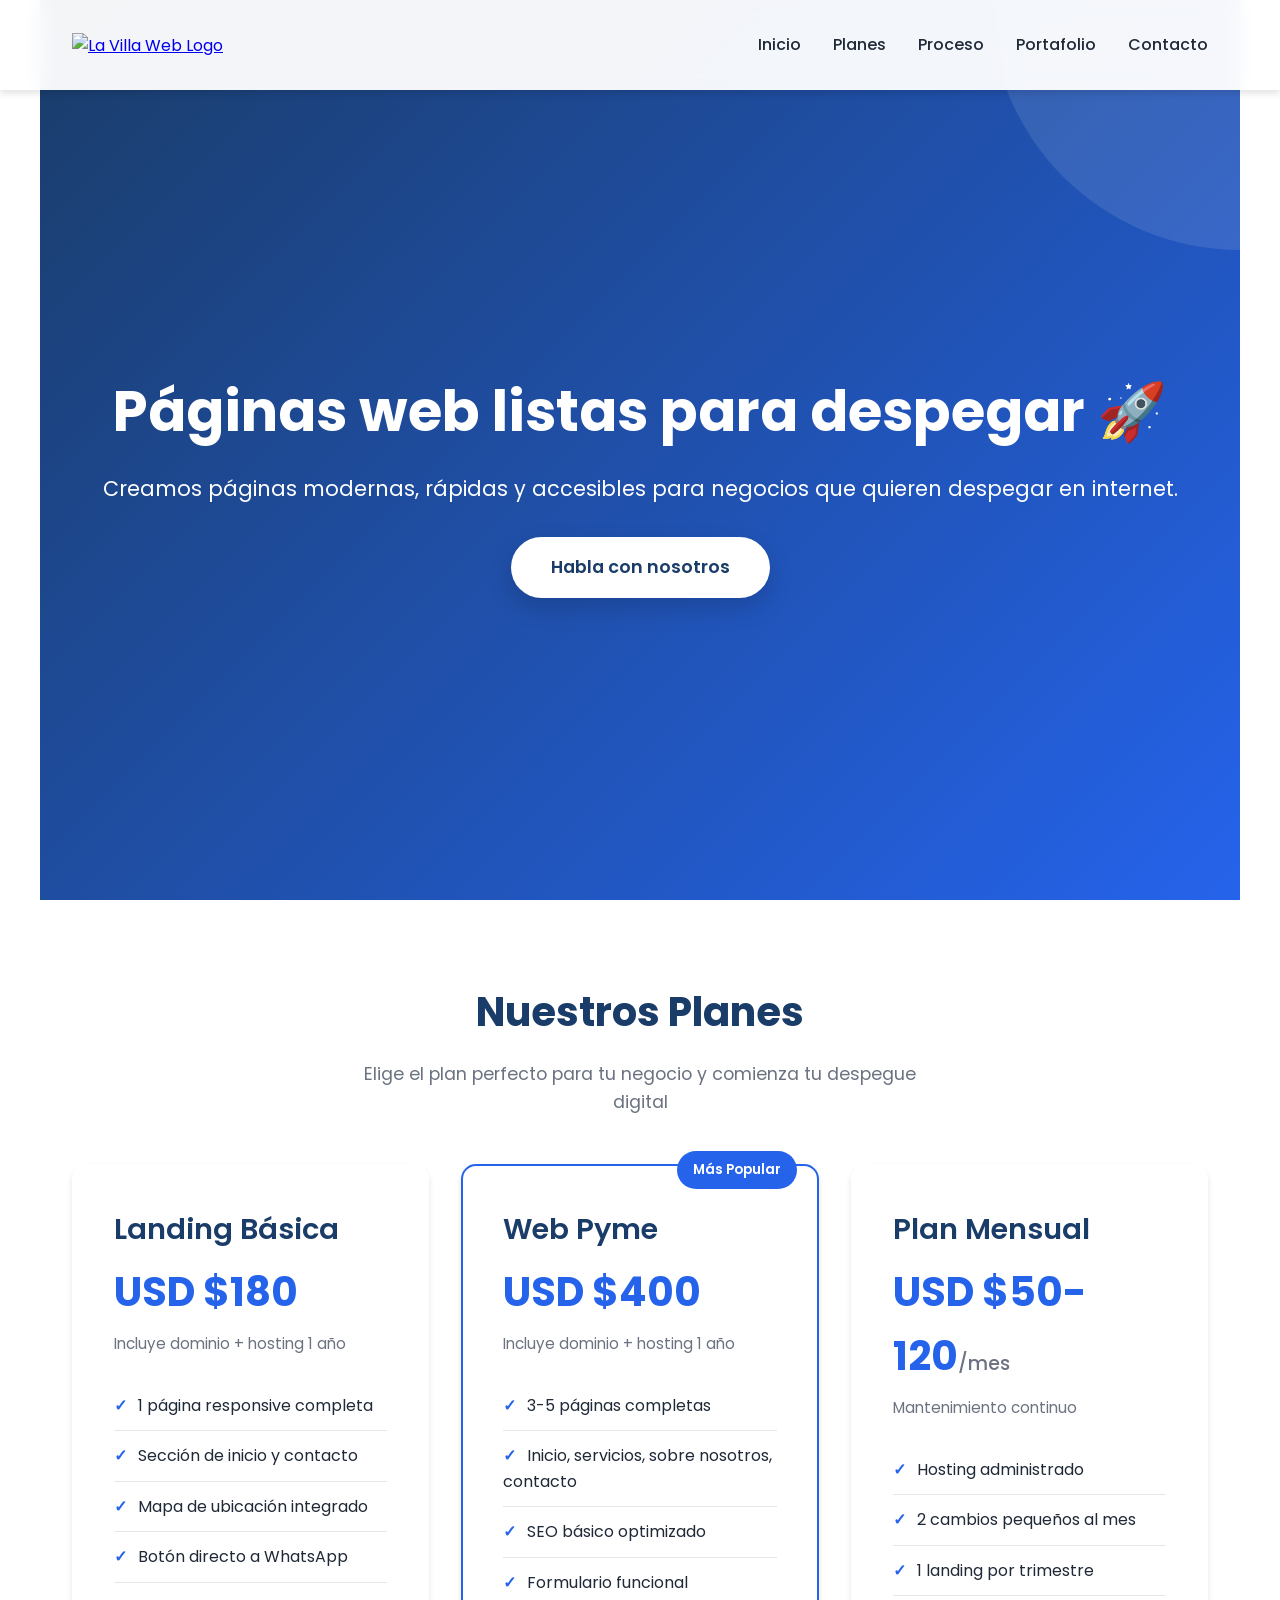
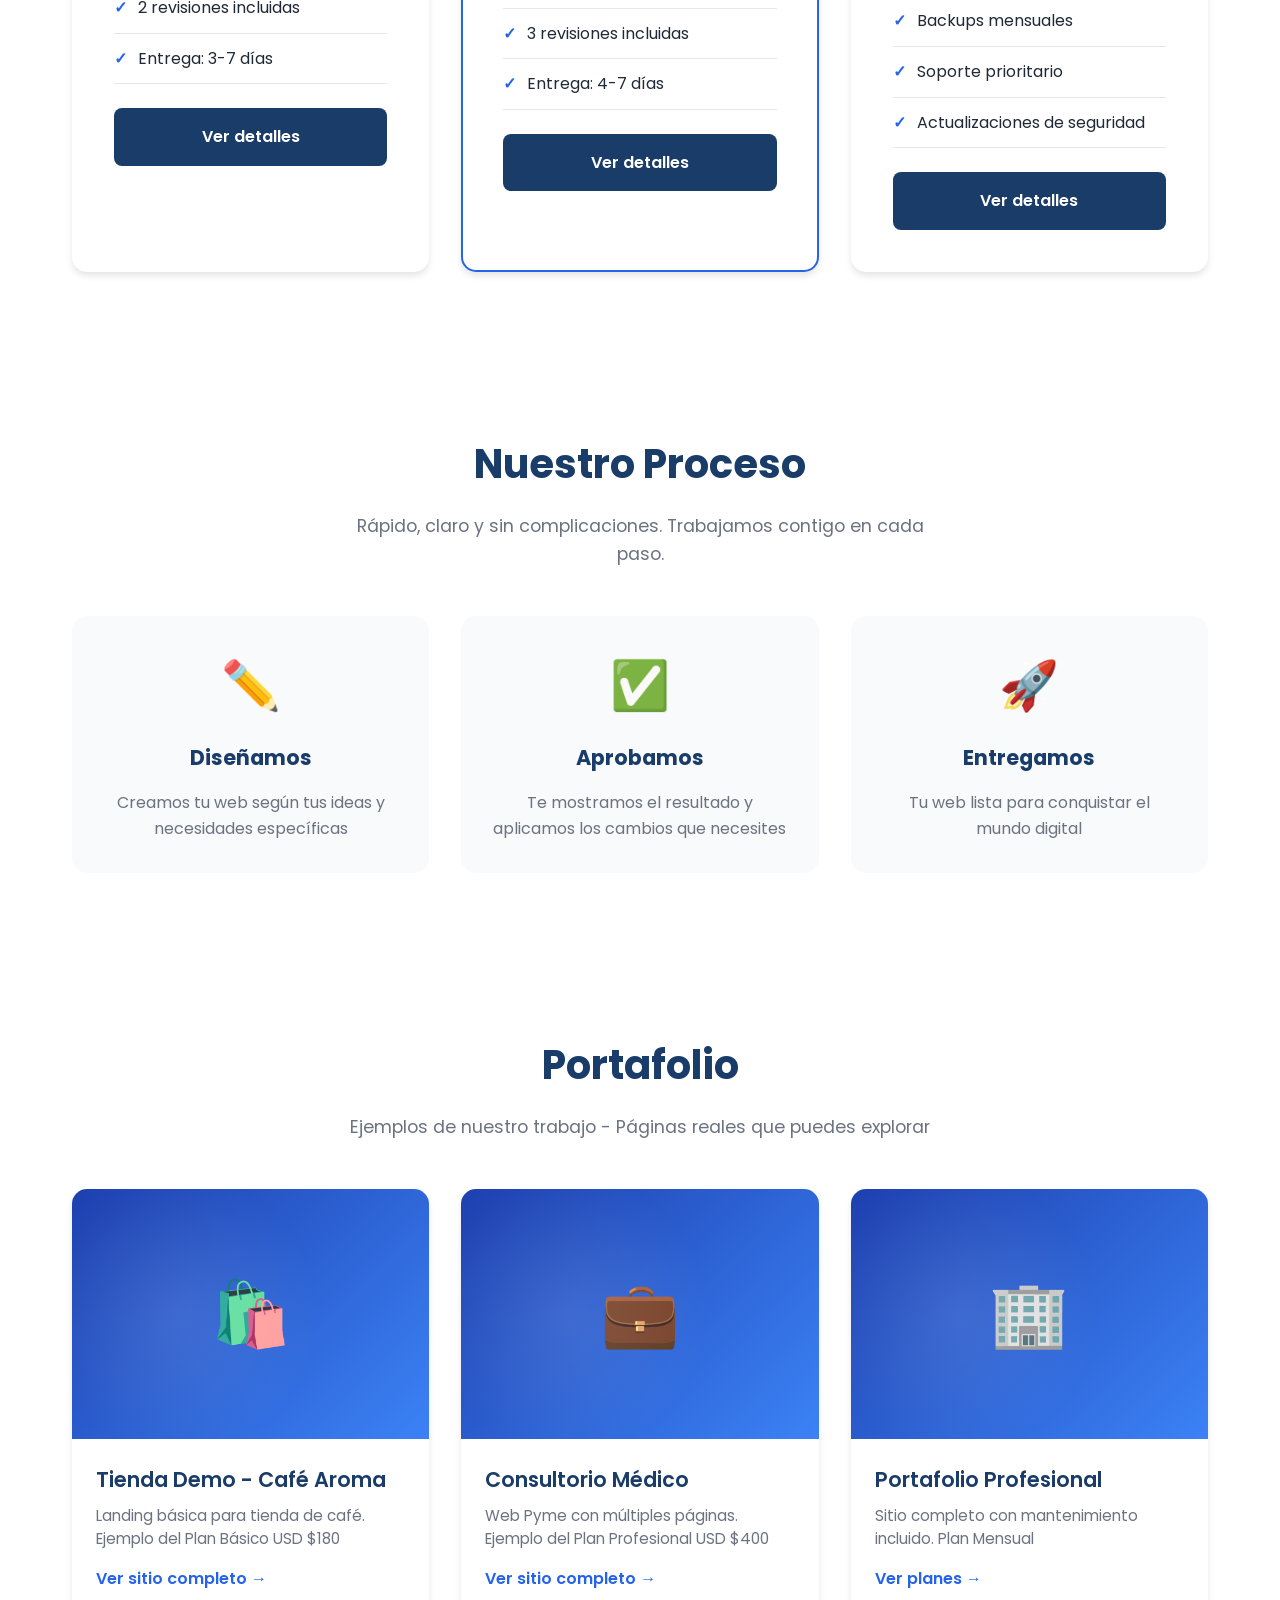
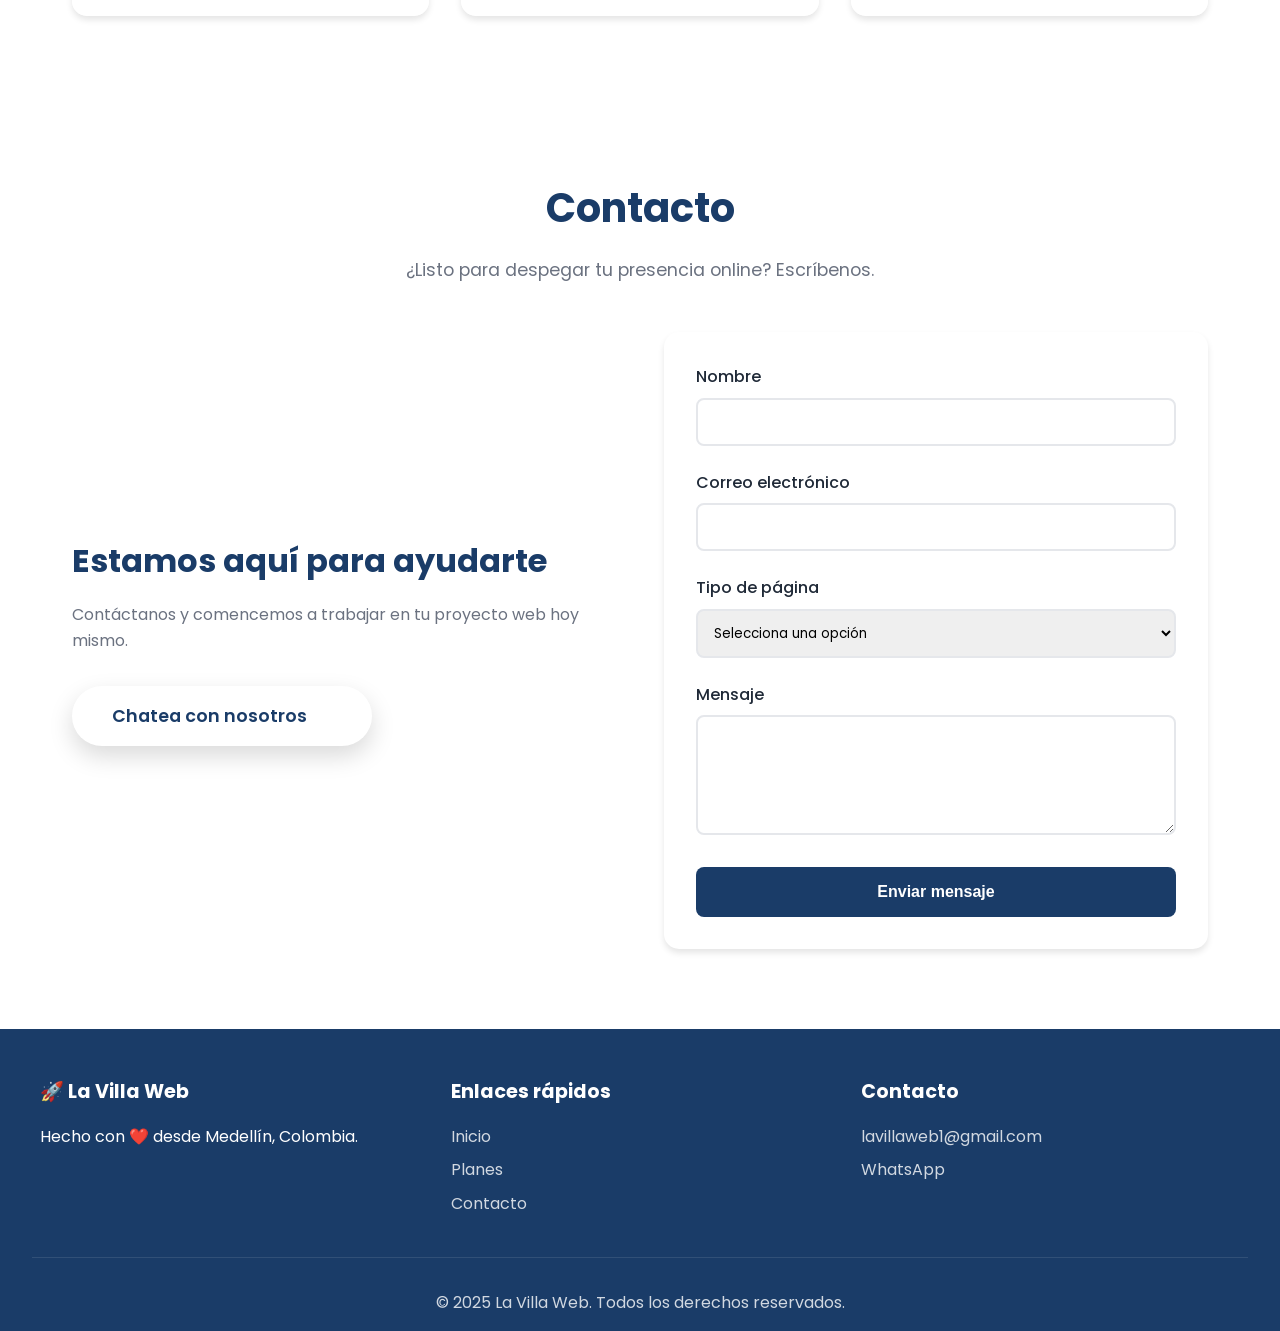
==== index.html @ 7fee907a "1 Primer commit del sitio La Villa Web" ====
<!DOCTYPE html>
<html lang="es">
<head>
    <meta charset="UTF-8">
    <meta name="viewport" content="width=device-width, initial-scale=1.0">
    <title>La Villa Web - Páginas web listas para despegar 🚀</title>
    <link rel="preconnect" href="https://fonts.googleapis.com">
    <link rel="preconnect" href="https://fonts.gstatic.com" crossorigin>
    <link href="https://fonts.googleapis.com/css2?family=Poppins:wght@300;400;500;600;700&display=swap" rel="stylesheet">
    <link rel="stylesheet" href="css/style.css">
</head>
<body>
    <!-- Header -->
    <header>
        <nav>
            <div class="logo"><a href="#inicio">
                <img src="img/logo.png" alt="La Villa Web Logo" />
                </a>
            </div>
            <ul class="nav-links" id="navLinks">
                <li><a href="#inicio">Inicio</a></li>
                <li><a href="#planes">Planes</a></li>
                <li><a href="#proceso">Proceso</a></li>
                <li><a href="#portafolio">Portafolio</a></li>
                <li><a href="#contacto">Contacto</a></li>
            </ul>
            <div class="mobile-menu" id="mobileMenu">
                <span></span>
                <span></span>
                <span></span>
            </div>
        </nav>
    </header>

    <!-- Hero Section -->
    <section class="hero" id="inicio">
        <div class="hero-content">
            <h1>Páginas web listas para despegar 🚀</h1>
            <p>Creamos páginas modernas, rápidas y accesibles para negocios que quieren despegar en internet.</p>
            <a href="https://wa.me/573013203396" class="cta-button" target="_blank">Habla con nosotros</a>
        </div>
    </section>

    <!-- Planes Section -->
    <section id="planes">
        <h2 class="section-title">Nuestros Planes</h2>
        <p class="section-subtitle">Elige el plan perfecto para tu negocio y comienza tu despegue digital</p>
        
        <div class="planes-grid">
            <div class="plan-card">
                <h3 class="plan-title">Landing Básica</h3>
                <div class="plan-price">USD $180</div>
                <p class="plan-description">Incluye dominio + hosting 1 año</p>
                <ul class="plan-features">
                    <li>1 página responsive completa</li>
                    <li>Sección de inicio y contacto</li>
                    <li>Mapa de ubicación integrado</li>
                    <li>Botón directo a WhatsApp</li>
                    <li>2 revisiones incluidas</li>
                    <li>Entrega: 3-7 días</li>
                </ul>
                <a href="#" class="plan-button" onclick="openModal('basico'); return false;">Ver detalles</a>
            </div>

            <div class="plan-card featured">
                <span class="plan-badge">Más Popular</span>
                <h3 class="plan-title">Web Pyme</h3>
                <div class="plan-price">USD $400</div>
                <p class="plan-description">Incluye dominio + hosting 1 año</p>
                <ul class="plan-features">
                    <li>3-5 páginas completas</li>
                    <li>Inicio, servicios, sobre nosotros, contacto</li>
                    <li>SEO básico optimizado</li>
                    <li>Formulario funcional</li>
                    <li>3 revisiones incluidas</li>
                    <li>Entrega: 4-7 días</li>
                </ul>
                <a href="#" class="plan-button" onclick="openModal('profesional'); return false;">Ver detalles</a>
            </div>

            <div class="plan-card">
                <h3 class="plan-title">Plan Mensual</h3>
                <div class="plan-price">USD $50-120<span>/mes</span></div>
                <p class="plan-description">Mantenimiento continuo</p>
                <ul class="plan-features">
                    <li>Hosting administrado</li>
                    <li>2 cambios pequeños al mes</li>
                    <li>1 landing por trimestre</li>
                    <li>Backups mensuales</li>
                    <li>Soporte prioritario</li>
                    <li>Actualizaciones de seguridad</li>
                </ul>
                <a href="#" class="plan-button" onclick="openModal('mensual'); return false;">Ver detalles</a>
            </div>
        </div>
    </section>

    <!-- Proceso Section -->
    <section id="proceso">
        <h2 class="section-title">Nuestro Proceso</h2>
        <p class="section-subtitle">Rápido, claro y sin complicaciones. Trabajamos contigo en cada paso.</p>
        
        <div class="proceso-grid">
            <div class="proceso-step">
                <div class="proceso-icon">✏️</div>
                <h3>Diseñamos</h3>
                <p class="proceso-description">Creamos tu web según tus ideas y necesidades específicas</p>
            </div>

            <div class="proceso-step">
                <div class="proceso-icon">✅</div>
                <h3>Aprobamos</h3>
                <p class="proceso-description">Te mostramos el resultado y aplicamos los cambios que necesites</p>
            </div>

            <div class="proceso-step">
                <div class="proceso-icon">🚀</div>
                <h3>Entregamos</h3>
                <p class="proceso-description">Tu web lista para conquistar el mundo digital</p>
            </div>
        </div>
    </section>

    <!-- Portafolio Section -->
    <section id="portafolio">
        <h2 class="section-title">Portafolio</h2>
        <p class="section-subtitle">Ejemplos de nuestro trabajo - Páginas reales que puedes explorar</p>
        
        <div class="portafolio-grid">
            <div class="portfolio-item">
                <div class="portfolio-image">🛍️</div>
                <div class="portfolio-info">
                    <h3>Tienda Demo - Café Aroma</h3>
                    <p>Landing básica para tienda de café. Ejemplo del Plan Básico USD $180</p>
                    <a href="cafearoma.html" target="_blank" class="portfolio-link">Ver sitio completo →</a>
                </div>
            </div>

            <div class="portfolio-item">
                <div class="portfolio-image">💼</div>
                <div class="portfolio-info">
                    <h3>Consultorio Médico</h3>
                    <p>Web Pyme con múltiples páginas. Ejemplo del Plan Profesional USD $400</p>
                    <a href="Dr.salud.html" target="_blank" class="portfolio-link">Ver sitio completo →</a>
                </div>
            </div>

            <div class="portfolio-item">
                <div class="portfolio-image">🏢</div>
                <div class="portfolio-info">
                    <h3>Portafolio Profesional</h3>
                    <p>Sitio completo con mantenimiento incluido. Plan Mensual</p>
                    <a href="#planes" class="portfolio-link">Ver planes →</a>
                </div>
            </div>
        </div>
    </section>
    <!-- Contacto Section -->
    <section id="contacto">
        <h2 class="section-title">Contacto</h2>
        <p class="section-subtitle">¿Listo para despegar tu presencia online? Escríbenos.</p>
        
        <div class="contacto-content">
            <div class="contacto-info">
                <h3>Estamos aquí para ayudarte</h3>
                <p style="margin-bottom: 2rem; color: var(--text-light);">Contáctanos y comencemos a trabajar en tu proyecto web hoy mismo.</p>
                <a href="https://wa.me/573013203396" class="cta-button" target="_blank" style="max-width: 300px;">Chatea con nosotros</a>
            </div>

            <form class="contacto-form"  action="https://formspree.io/f/mpwowrvo" method="POST">
                <div class="form-group">
                    <label for="nombre">Nombre</label>
                    <input type="text" id="nombre" required>
                </div>

                <div class="form-group">
                    <label for="correo">Correo electrónico</label>
                    <input type="email" id="correo" required>
                </div>

                <div class="form-group">
                    <label for="tipo">Tipo de página</label>
                    <select id="tipo" required>
                        <option value="">Selecciona una opción</option>
                        <option value="basico">Landing Básica</option>
                        <option value="profesional">Web Pyme</option>
                        <option value="premium">Plan Premium</option>
                    </select>
                </div>

                <div class="form-group">
                    <label for="mensaje">Mensaje</label>
                    <textarea id="mensaje" required></textarea>
                </div>
                
                <input type="hidden" name="_next" value="https://tudominio.com/gracias.html">

                <button type="submit" class="submit-button">Enviar mensaje</button>
            </form>
        </div>
    </section>

    <!-- Footer -->
    <footer>
        <div class="footer-content">
            <div class="footer-section">
                <h3>🚀 La Villa Web</h3>
                <p>Hecho con ❤️ desde Medellín, Colombia.</p>
            </div>

            <div class="footer-section">
                <h3>Enlaces rápidos</h3>
                <a href="#inicio">Inicio</a>
                <a href="#planes">Planes</a>
                <a href="#contacto">Contacto</a>
            </div>

            <div class="footer-section">
                <h3>Contacto</h3>
                <a href="mailto:lavillaweb1@gmail.com">lavillaweb1@gmail.com</a>
                <a href="https://wa.me/573013203396" target="_blank">WhatsApp</a>
            </div>
        </div>

        <div class="footer-bottom">
            <p>&copy; 2025 La Villa Web. Todos los derechos reservados.</p>
        </div>
    </footer>

    <!-- Modal -->
    <div id="planModal" class="modal">
        <div class="modal-content">
            <span class="close-modal" onclick="closeModal()">&times;</span>
            <div id="modalBody"></div>
        </div>
    </div>

    <script src="js/main.js"></script>
</body>
</html>
---- css/style.css ----
/* Variables CSS */
:root {
    --primary-color: #1a3c68;
    --secondary-color: #2563eb;
    --accent-color: #3b82f6;
    --text-dark: #1f2937;
    --text-light: #6b7280;
    --bg-light: #f9fafb;
    --white: #ffffff;
    --shadow: 0 4px 6px rgba(0, 0, 0, 0.1);
    --shadow-lg: 0 10px 25px rgba(0, 0, 0, 0.15);
}

/* Reset y configuración base */
* {
    margin: 0;
    padding: 0;
    box-sizing: border-box;
}

body {
    font-family: 'Poppins', sans-serif;
    color: var(--text-dark);
    line-height: 1.6;
    overflow-x: hidden;
}

html {
    scroll-behavior: smooth;
}

/* Header / Navigation */
header {
    position: fixed;
    width: 100%;
    top: 0;
    z-index: 1000;
    background: rgba(255, 255, 255, 0.95);
    backdrop-filter: blur(10px);
    box-shadow: var(--shadow);
    transition: all 0.3s ease;
}

nav {
    max-width: 1200px;
    margin: 0 auto;
    padding: 1rem 2rem;
    display: flex;
    justify-content: space-between;
    align-items: center;
}

.logo img {
    height: 50px; /* ajusta según tu diseño */
    width: auto;
    vertical-align: middle;
}

.nav-links {
    display: flex;
    gap: 2rem;
    list-style: none;
}

.nav-links a {
    color: var(--text-dark);
    text-decoration: none;
    font-weight: 500;
    transition: color 0.3s ease;
}

.nav-links a:hover {
    color: var(--secondary-color);
}

.mobile-menu {
    display: none;
    flex-direction: column;
    gap: 5px;
    cursor: pointer;
}

.mobile-menu span {
    width: 25px;
    height: 3px;
    background: var(--primary-color);
    transition: all 0.3s ease;
}

/* Hero Section */
.hero {
    min-height: 100vh;
    display: flex;
    align-items: center;
    justify-content: center;
    background: linear-gradient(135deg, #1a3c68 0%, #2563eb 100%);
    color: var(--white);
    padding: 6rem 2rem 2rem;
    position: relative;
    overflow: hidden;
}

.hero::before {
    content: '';
    position: absolute;
    width: 500px;
    height: 500px;
    background: rgba(255, 255, 255, 0.1);
    border-radius: 50%;
    top: -250px;
    right: -250px;
    animation: float 6s ease-in-out infinite;
}

@keyframes float {
    0%, 100% { transform: translateY(0); }
    50% { transform: translateY(20px); }
}

.hero-content {
    max-width: 1200px;
    text-align: center;
    position: relative;
    z-index: 1;
}

.hero h1 {
    font-size: 3.5rem;
    font-weight: 700;
    margin-bottom: 1rem;
    animation: fadeInUp 1s ease;
}

.hero p {
    font-size: 1.3rem;
    margin-bottom: 2rem;
    opacity: 0.95;
    animation: fadeInUp 1s ease 0.2s both;
}

.cta-button {
    display: inline-block;
    padding: 1rem 2.5rem;
    background: var(--white);
    color: var(--primary-color);
    text-decoration: none;
    border-radius: 50px;
    font-weight: 600;
    font-size: 1.1rem;
    transition: all 0.3s ease;
    box-shadow: var(--shadow-lg);
    animation: fadeInUp 1s ease 0.4s both;
}

.cta-button:hover {
    transform: translateY(-3px);
    box-shadow: 0 15px 30px rgba(0, 0, 0, 0.2);
}

@keyframes fadeInUp {
    from {
        opacity: 0;
        transform: translateY(30px);
    }
    to {
        opacity: 1;
        transform: translateY(0);
    }
}

/* Section Styles */
section {
    padding: 5rem 2rem;
    max-width: 1200px;
    margin: 0 auto;
}

.section-title {
    text-align: center;
    font-size: 2.5rem;
    color: var(--primary-color);
    margin-bottom: 1rem;
    font-weight: 700;
}

.section-subtitle {
    text-align: center;
    color: var(--text-light);
    font-size: 1.1rem;
    margin-bottom: 3rem;
    max-width: 600px;
    margin-left: auto;
    margin-right: auto;
}

/* Planes/Servicios */
.planes-grid {
    display: grid;
    grid-template-columns: repeat(auto-fit, minmax(300px, 1fr));
    gap: 2rem;
    margin-top: 3rem;
}

.plan-card {
    background: var(--white);
    border-radius: 15px;
    padding: 2.5rem;
    box-shadow: var(--shadow);
    transition: all 0.3s ease;
    border: 2px solid transparent;
}

.plan-card:hover {
    transform: translateY(-10px);
    box-shadow: var(--shadow-lg);
    border-color: var(--secondary-color);
}

.plan-card.featured {
    border-color: var(--secondary-color);
    position: relative;
}

.plan-badge {
    position: absolute;
    top: -15px;
    right: 20px;
    background: var(--secondary-color);
    color: var(--white);
    padding: 0.5rem 1rem;
    border-radius: 20px;
    font-size: 0.85rem;
    font-weight: 600;
}

.plan-title {
    font-size: 1.8rem;
    color: var(--primary-color);
    margin-bottom: 0.5rem;
    font-weight: 600;
}

.plan-price {
    font-size: 2.5rem;
    color: var(--secondary-color);
    font-weight: 700;
    margin-bottom: 0.5rem;
}

.plan-price span {
    font-size: 1.2rem;
    color: var(--text-light);
    font-weight: 500;
}

.plan-description {
    color: var(--text-light);
    font-size: 0.95rem;
    margin-bottom: 1.5rem;
}

.plan-features {
    list-style: none;
    margin: 1.5rem 0;
}

.plan-features li {
    padding: 0.75rem 0;
    border-bottom: 1px solid #e5e7eb;
    color: var(--text-dark);
}

.plan-features li::before {
    content: '✓ ';
    color: var(--secondary-color);
    font-weight: bold;
    margin-right: 0.5rem;
}

.plan-button {
    display: block;
    width: 100%;
    padding: 1rem;
    background: var(--primary-color);
    color: var(--white);
    text-align: center;
    text-decoration: none;
    border-radius: 8px;
    font-weight: 600;
    margin-top: 1.5rem;
    transition: all 0.3s ease;
}

.plan-button:hover {
    background: var(--secondary-color);
    transform: scale(1.05);
}

/* Proceso */
.proceso-grid {
    display: grid;
    grid-template-columns: repeat(auto-fit, minmax(250px, 1fr));
    gap: 2rem;
    margin-top: 3rem;
}

.proceso-step {
    text-align: center;
    padding: 2rem;
    background: var(--bg-light);
    border-radius: 15px;
    transition: all 0.3s ease;
}

.proceso-step:hover {
    transform: translateY(-5px);
    background: var(--white);
    box-shadow: var(--shadow);
}

.proceso-icon {
    font-size: 3rem;
    margin-bottom: 1rem;
}

.proceso-step h3 {
    color: var(--primary-color);
    font-size: 1.3rem;
    margin-bottom: 1rem;
}

.proceso-description {
    color: var(--text-light);
}

/* Portafolio */
.portafolio-grid {
    display: grid;
    grid-template-columns: repeat(auto-fit, minmax(300px, 1fr));
    gap: 2rem;
    margin-top: 3rem;
}

.portfolio-item {
    border-radius: 15px;
    overflow: hidden;
    box-shadow: var(--shadow);
    transition: all 0.3s ease;
    background: var(--white);
}

.portfolio-item:hover {
    transform: translateY(-10px);
    box-shadow: var(--shadow-lg);
}

.portfolio-image {
    width: 100%;
    height: 250px;
    background: linear-gradient(135deg, #1e40af 0%, #3b82f6 100%);
    display: flex;
    align-items: center;
    justify-content: center;
    color: var(--white);
    font-size: 4rem;
    position: relative;
}

.portfolio-image::before {
    content: '';
    position: absolute;
    width: 100%;
    height: 100%;
    background: radial-gradient(circle at 30% 50%, rgba(255,255,255,0.1) 0%, transparent 50%);
}

.portfolio-info {
    padding: 1.5rem;
    background: white;
}

.portfolio-info h3 {
    color: var(--primary-color);
    margin-bottom: 0.5rem;
    font-size: 1.3rem;
    font-weight: 600;
}

.portfolio-info p {
    color: var(--text-light);
    font-size: 0.95rem;
    line-height: 1.5;
    margin-bottom: 1rem;
}

.portfolio-link {
    display: inline-block;
    color: var(--secondary-color);
    text-decoration: none;
    font-weight: 600;
    transition: all 0.3s ease;
}

.portfolio-link:hover {
    color: var(--primary-color);
    transform: translateX(5px);
}

/* Contacto */
.contacto-content {
    display: grid;
    grid-template-columns: 1fr 1fr;
    gap: 3rem;
    margin-top: 3rem;
}

.contacto-info {
    display: flex;
    flex-direction: column;
    justify-content: center;
}

.contacto-info h3 {
    font-size: 2rem;
    color: var(--primary-color);
    margin-bottom: 1rem;
}

.contacto-form {
    background: var(--white);
    padding: 2rem;
    border-radius: 15px;
    box-shadow: var(--shadow);
}

.form-group {
    margin-bottom: 1.5rem;
}

.form-group label {
    display: block;
    margin-bottom: 0.5rem;
    color: var(--text-dark);
    font-weight: 500;
}

.form-group input,
.form-group select,
.form-group textarea {
    width: 100%;
    padding: 0.75rem;
    border: 2px solid #e5e7eb;
    border-radius: 8px;
    font-family: 'Poppins', sans-serif;
    transition: border-color 0.3s ease;
}

.form-group input:focus,
.form-group select:focus,
.form-group textarea:focus {
    outline: none;
    border-color: var(--secondary-color);
}

.form-group textarea {
    resize: vertical;
    min-height: 120px;
}

.submit-button {
    width: 100%;
    padding: 1rem;
    background: var(--primary-color);
    color: var(--white);
    border: none;
    border-radius: 8px;
    font-size: 1rem;
    font-weight: 600;
    cursor: pointer;
    transition: all 0.3s ease;
}

.submit-button:hover {
    background: var(--secondary-color);
    transform: translateY(-2px);
}

/* Footer */
footer {
    background: var(--primary-color);
    color: var(--white);
    padding: 3rem 2rem 1rem;
}

.footer-content {
    max-width: 1200px;
    margin: 0 auto;
    display: grid;
    grid-template-columns: repeat(auto-fit, minmax(250px, 1fr));
    gap: 2rem;
    margin-bottom: 2rem;
}

.footer-section h3 {
    margin-bottom: 1rem;
    font-size: 1.2rem;
}

.footer-section a {
    color: rgba(255, 255, 255, 0.8);
    text-decoration: none;
    display: block;
    margin-bottom: 0.5rem;
    transition: color 0.3s ease;
}

.footer-section a:hover {
    color: var(--white);
}

.footer-bottom {
    text-align: center;
    padding-top: 2rem;
    border-top: 1px solid rgba(255, 255, 255, 0.1);
    color: rgba(255, 255, 255, 0.8);
}

/* Modal */
.modal {
    display: none;
    position: fixed;
    z-index: 2000;
    left: 0;
    top: 0;
    width: 100%;
    height: 100%;
    background: rgba(0, 0, 0, 0.5);
    backdrop-filter: blur(5px);
    overflow-y: auto;
    padding: 2rem 0;
}

.modal-content {
    background: var(--white);
    margin: 2rem auto;
    padding: 2rem;
    border-radius: 15px;
    max-width: 600px;
    max-height: 90vh;
    overflow-y: auto;
    position: relative;
    animation: slideIn 0.3s ease;
}

@keyframes slideIn {
    from {
        transform: translateY(-50px);
        opacity: 0;
    }
    to {
        transform: translateY(0);
        opacity: 1;
    }
}

.close-modal {
    position: absolute;
    right: 1.5rem;
    top: 1.5rem;
    font-size: 2rem;
    cursor: pointer;
    color: var(--text-light);
    transition: color 0.3s ease;
    z-index: 10;
    background: white;
    border-radius: 50%;
    width: 35px;
    height: 35px;
    display: flex;
    align-items: center;
    justify-content: center;
    line-height: 1;
}

.close-modal:hover {
    color: var(--text-dark);
    background: var(--bg-light);
}

/* Responsive */
@media (max-width: 768px) {
    .nav-links {
        position: fixed;
        left: -100%;
        top: 70px;
        flex-direction: column;
        background: var(--white);
        width: 100%;
        text-align: center;
        transition: 0.3s;
        box-shadow: var(--shadow-lg);
        padding: 2rem 0;
    }

    .nav-links.active {
        left: 0;
    }

    .mobile-menu {
        display: flex;
    }

    .hero h1 {
        font-size: 2rem;
    }

    .hero p {
        font-size: 1rem;
    }

    .contacto-content {
        grid-template-columns: 1fr;
    }

    .planes-grid,
    .proceso-grid,
    .portafolio-grid {
        grid-template-columns: 1fr;
    }

    .section-title {
        font-size: 2rem;
    }

    .modal {
        padding: 1rem 0;
    }

    .modal-content {
        margin: 1rem;
        padding: 1.5rem;
        max-height: 85vh;
    }

    .close-modal {
        right: 1rem;
        top: 1rem;
    }
}
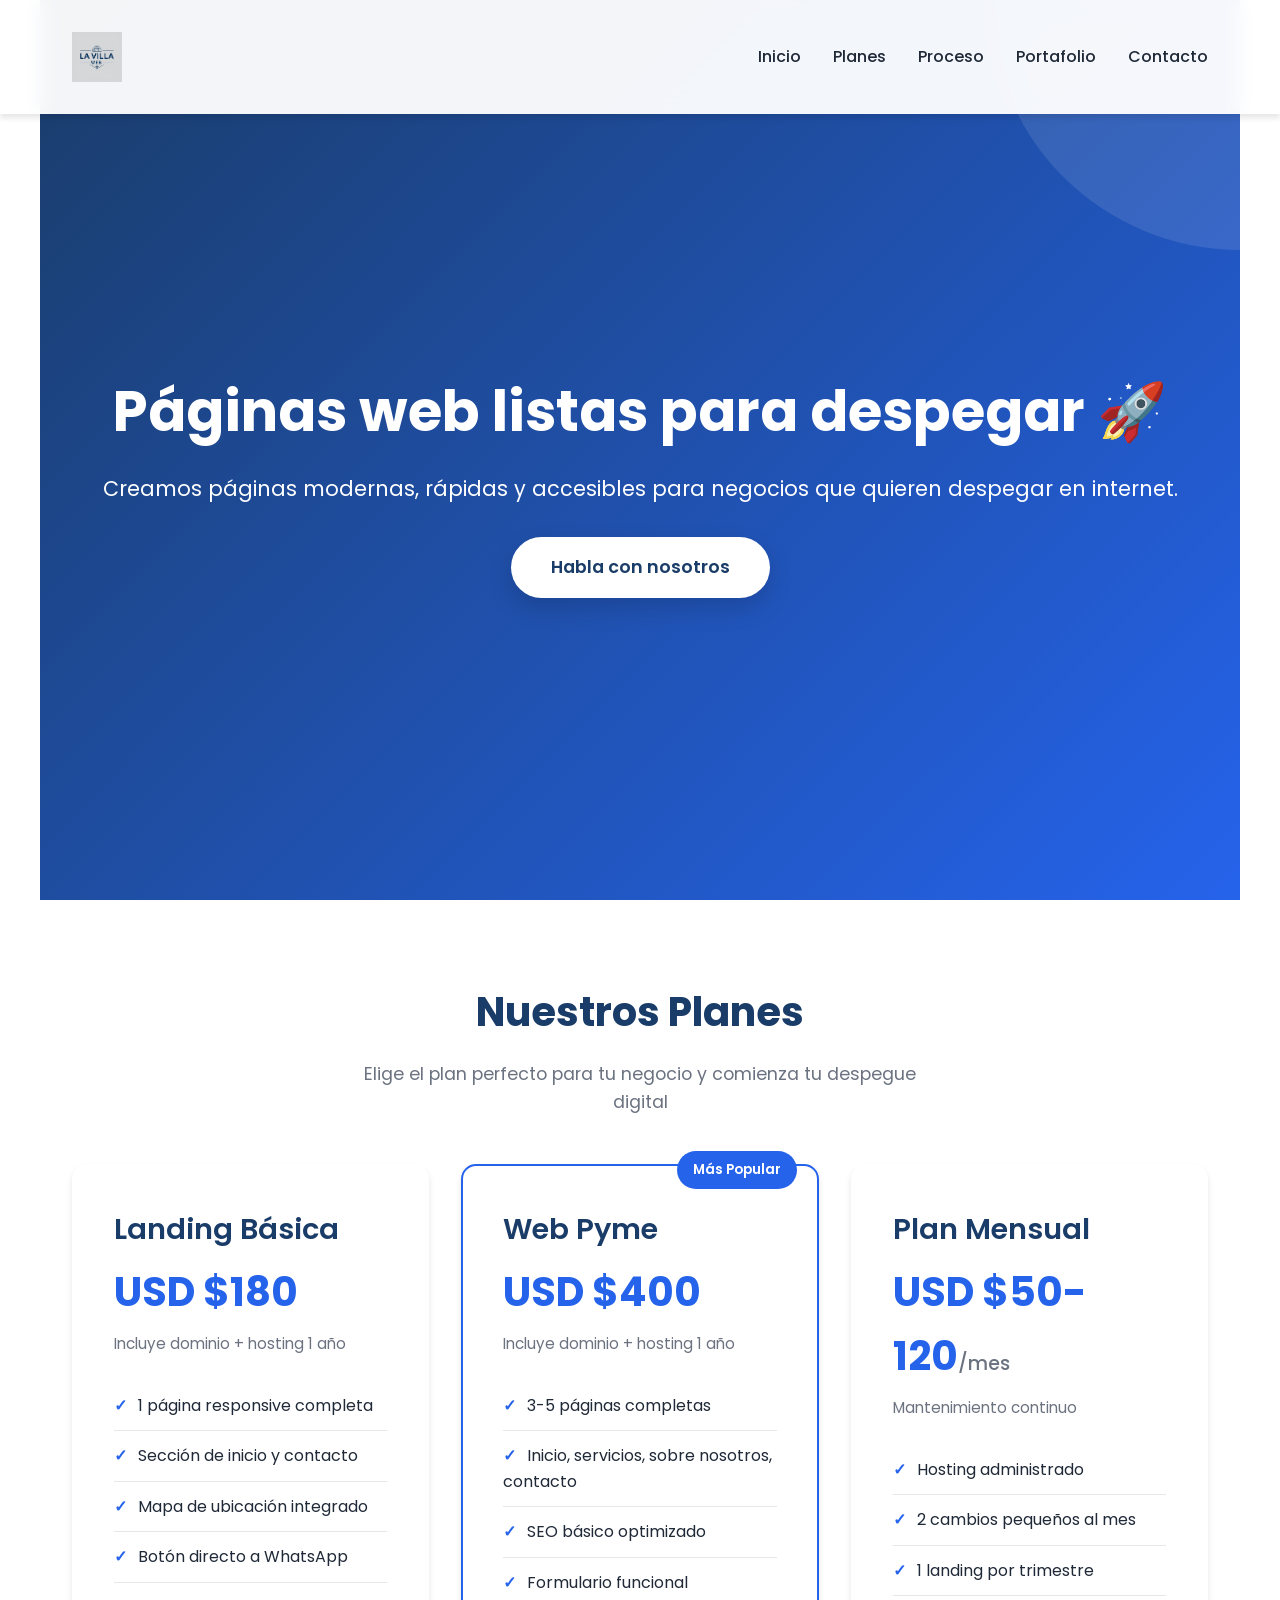
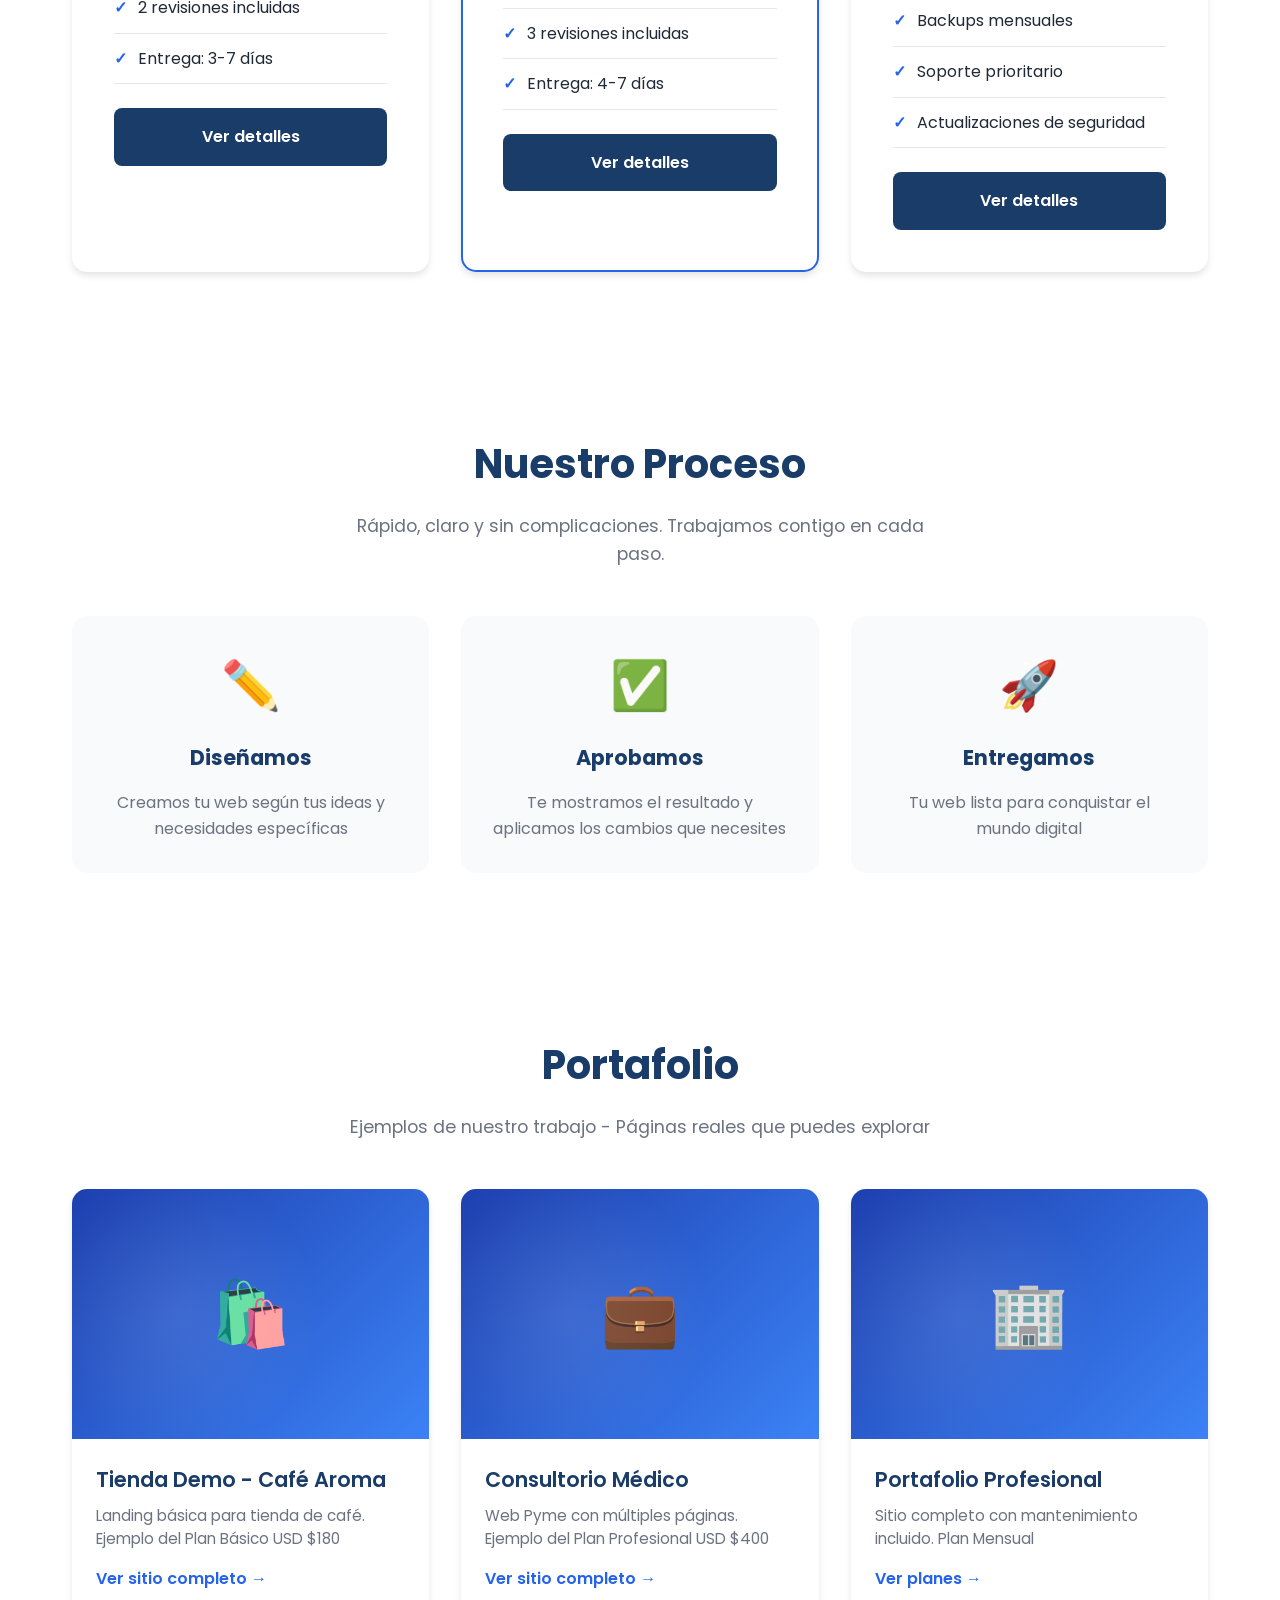
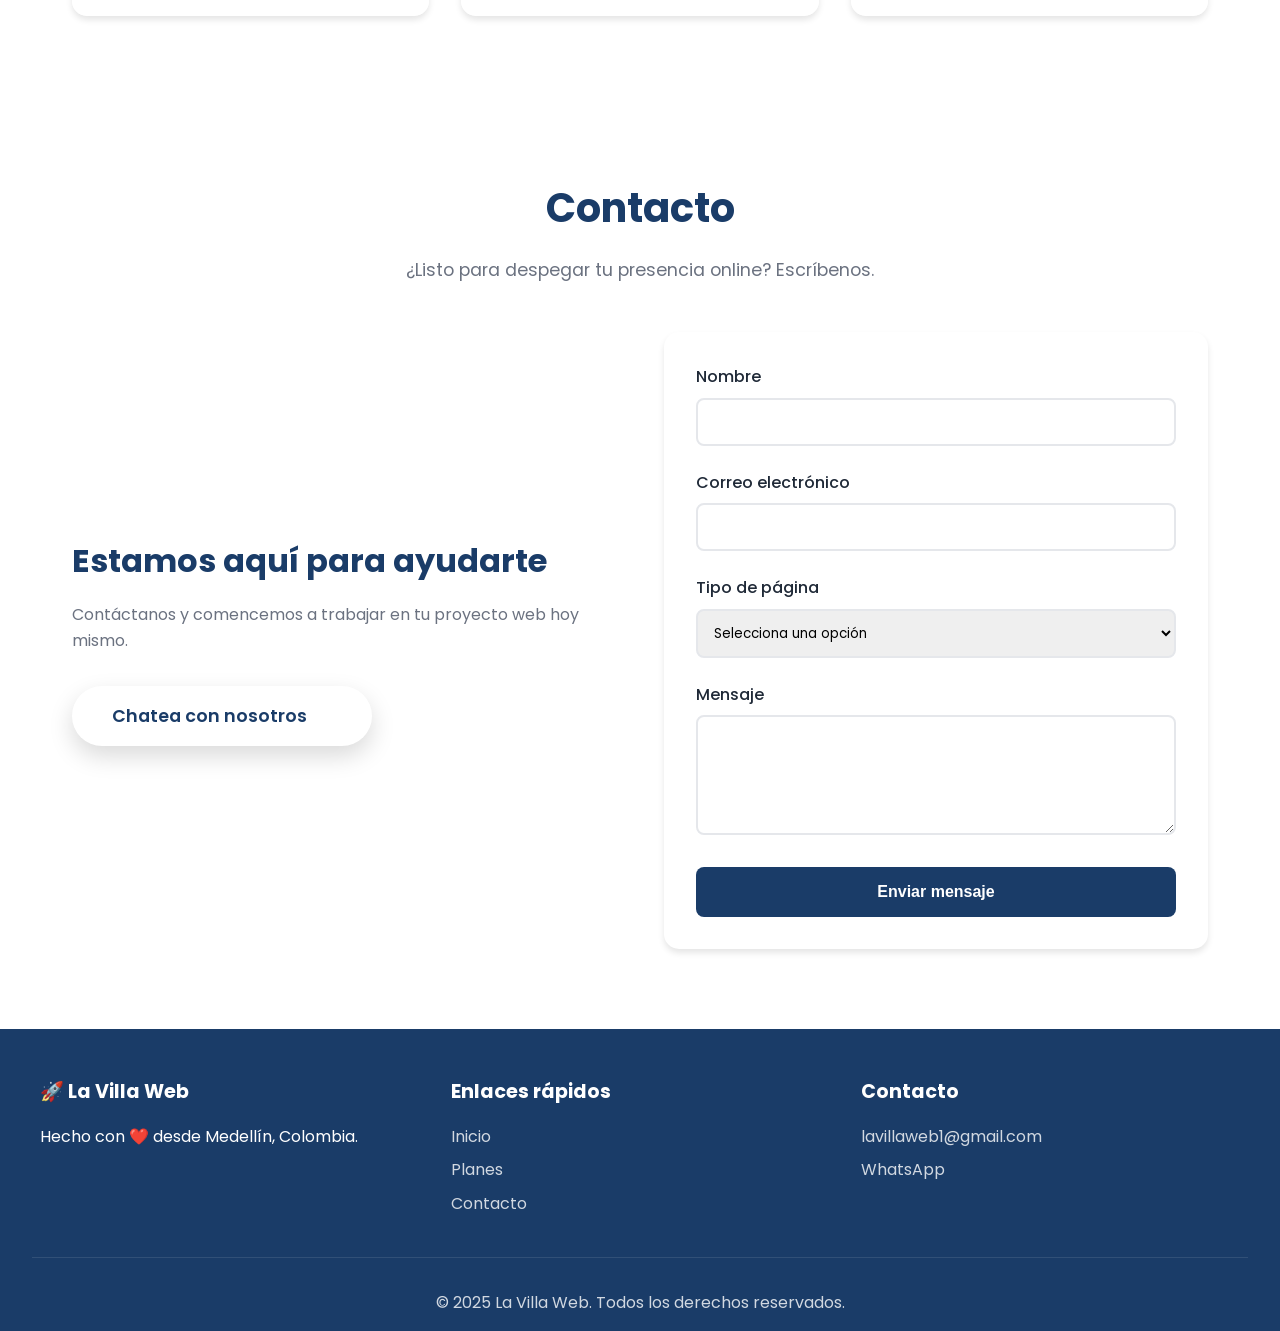
==== commit 326d6187: "2 organizacion logo" ====
--- a/index.html
+++ b/index.html
@@ -14,7 +14,7 @@
     <header>
         <nav>
             <div class="logo"><a href="#inicio">
-                <img src="img/logo.png" alt="La Villa Web Logo" />
+                <img src="img/Logo.png" alt="La Villa Web Logo" />
                 </a>
             </div>
             <ul class="nav-links" id="navLinks">
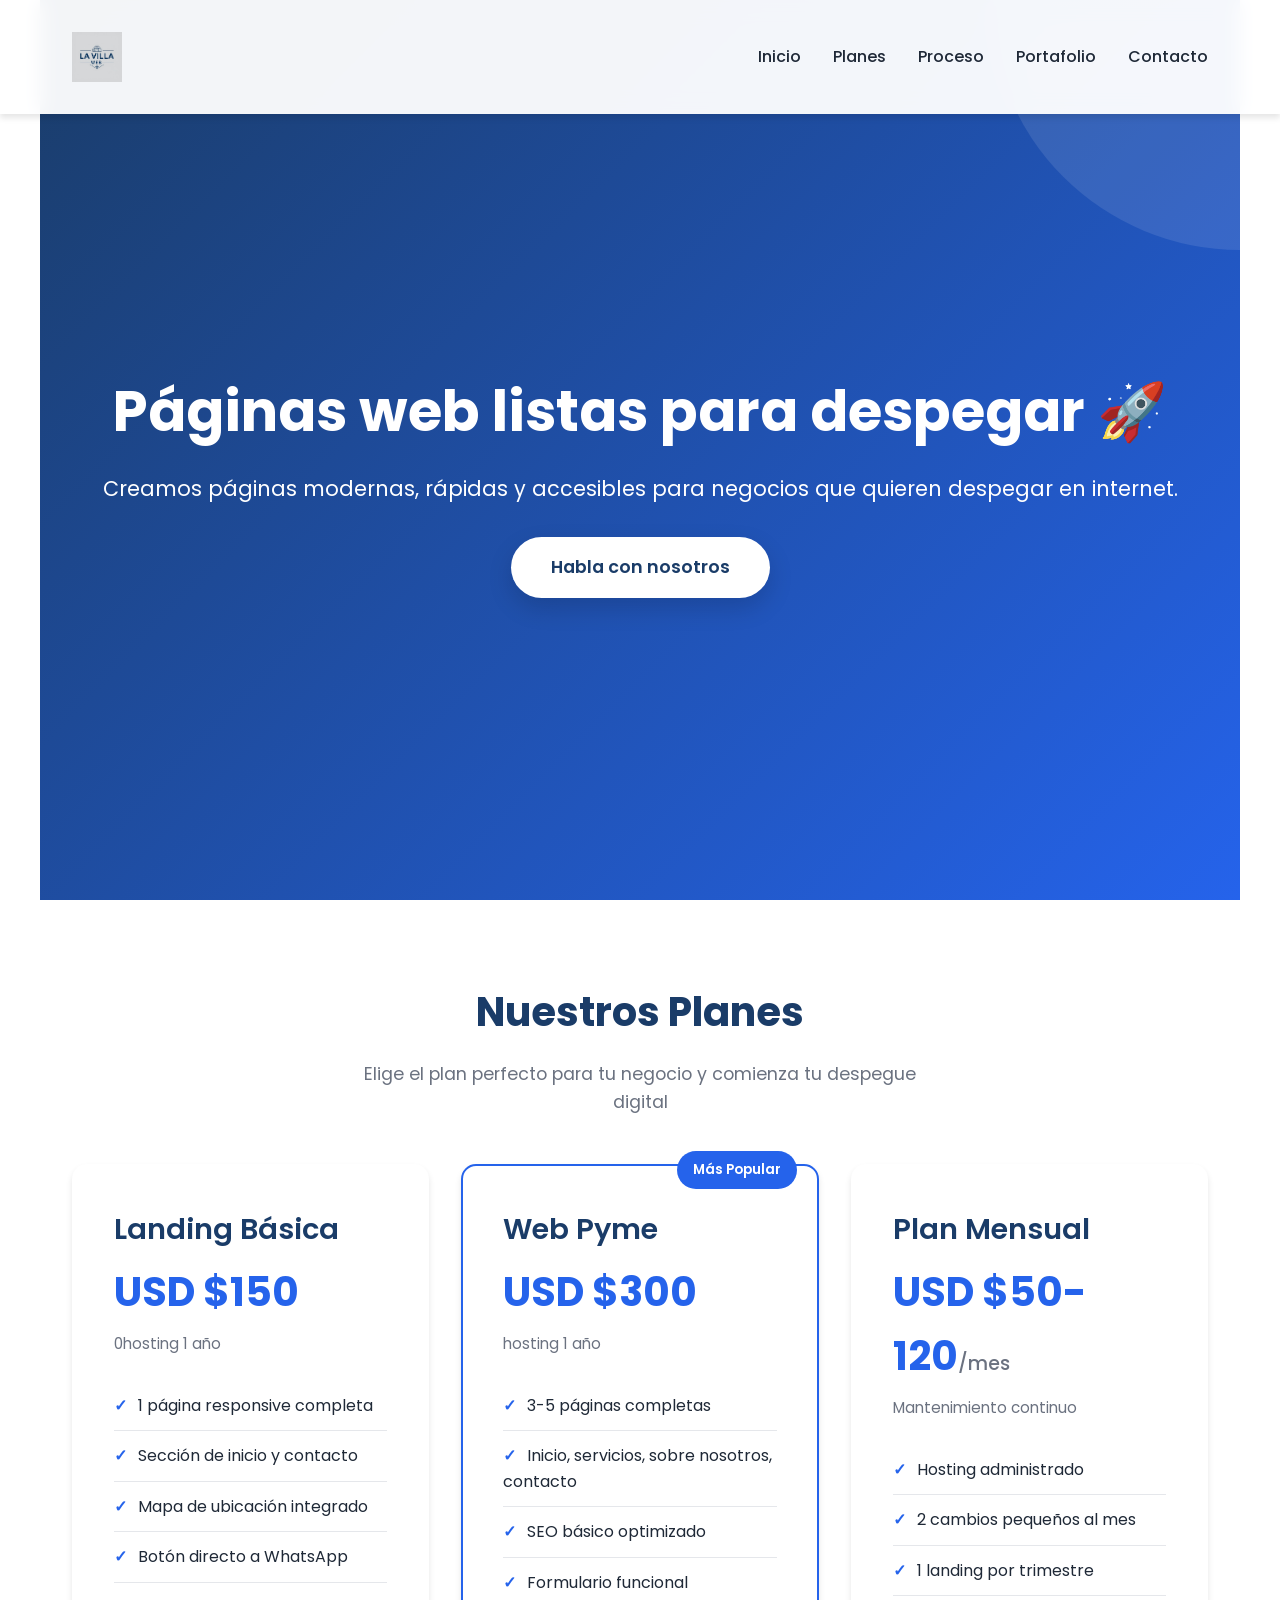
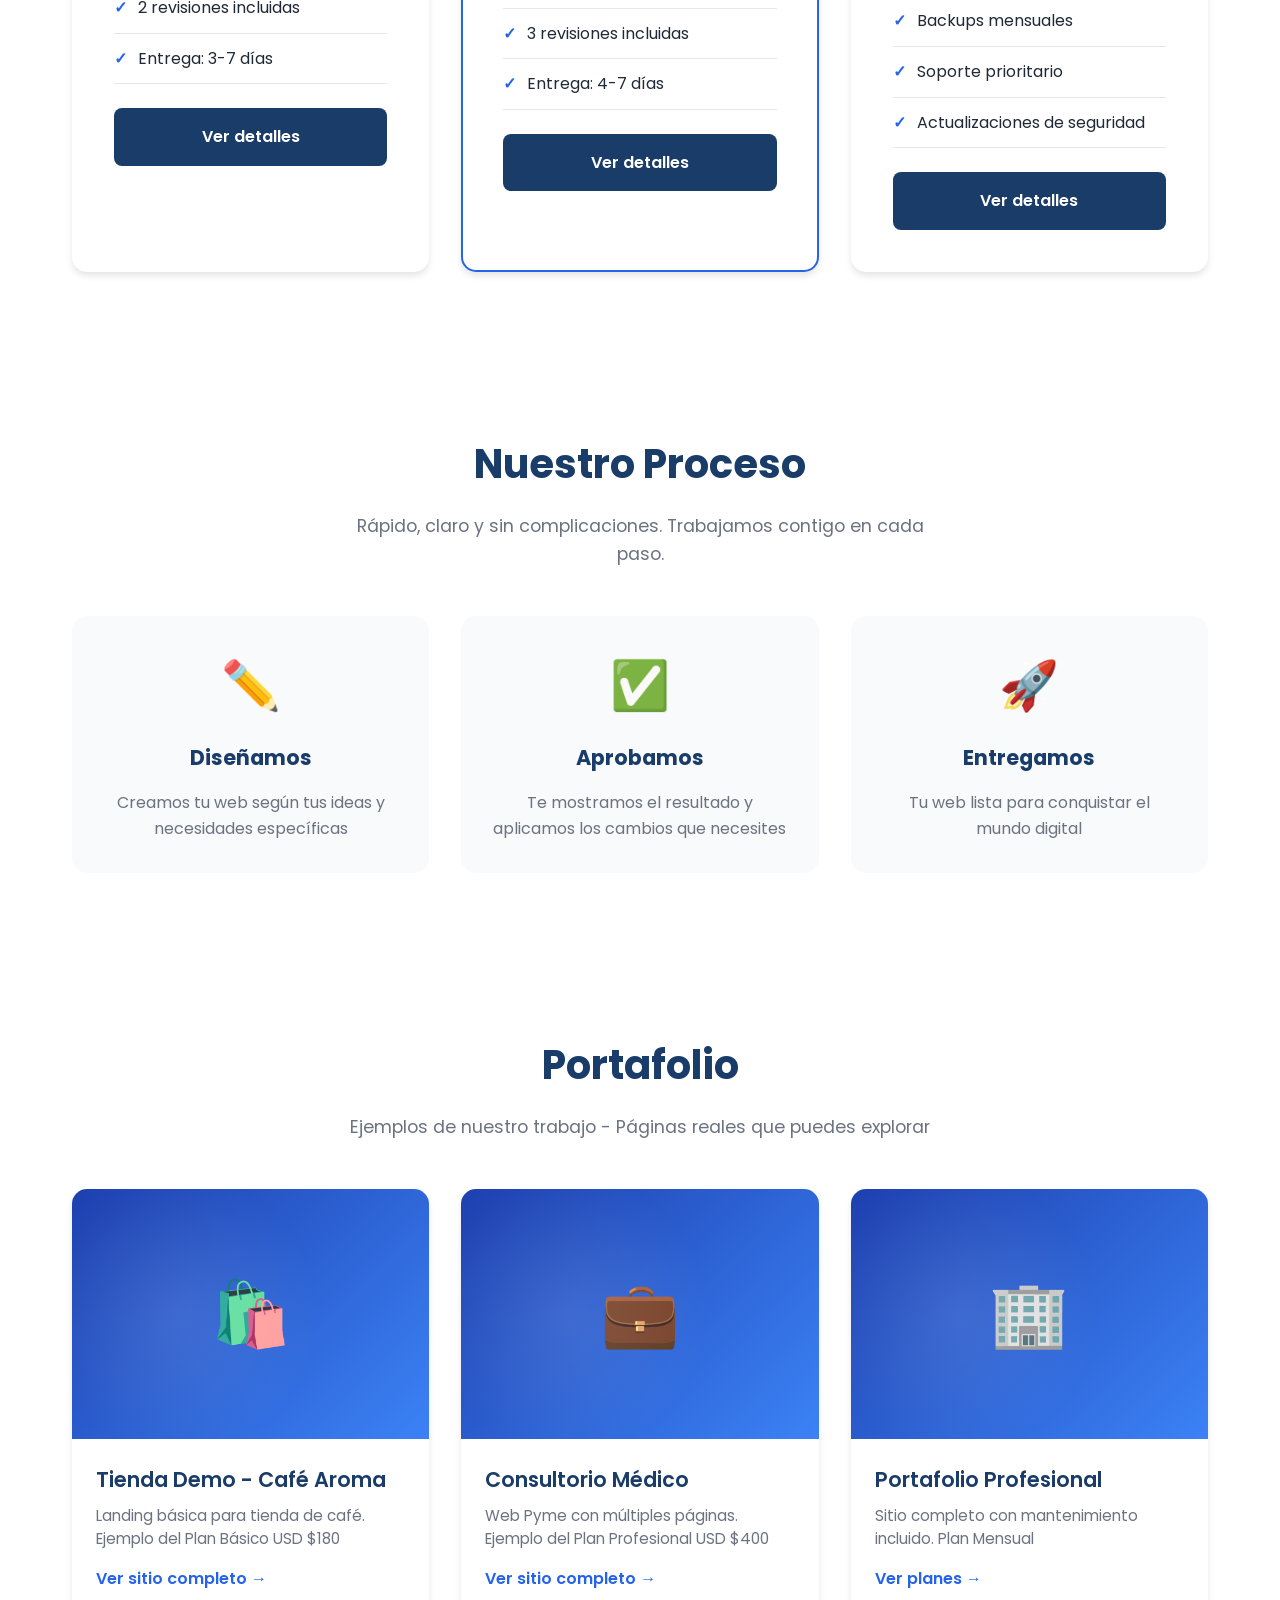
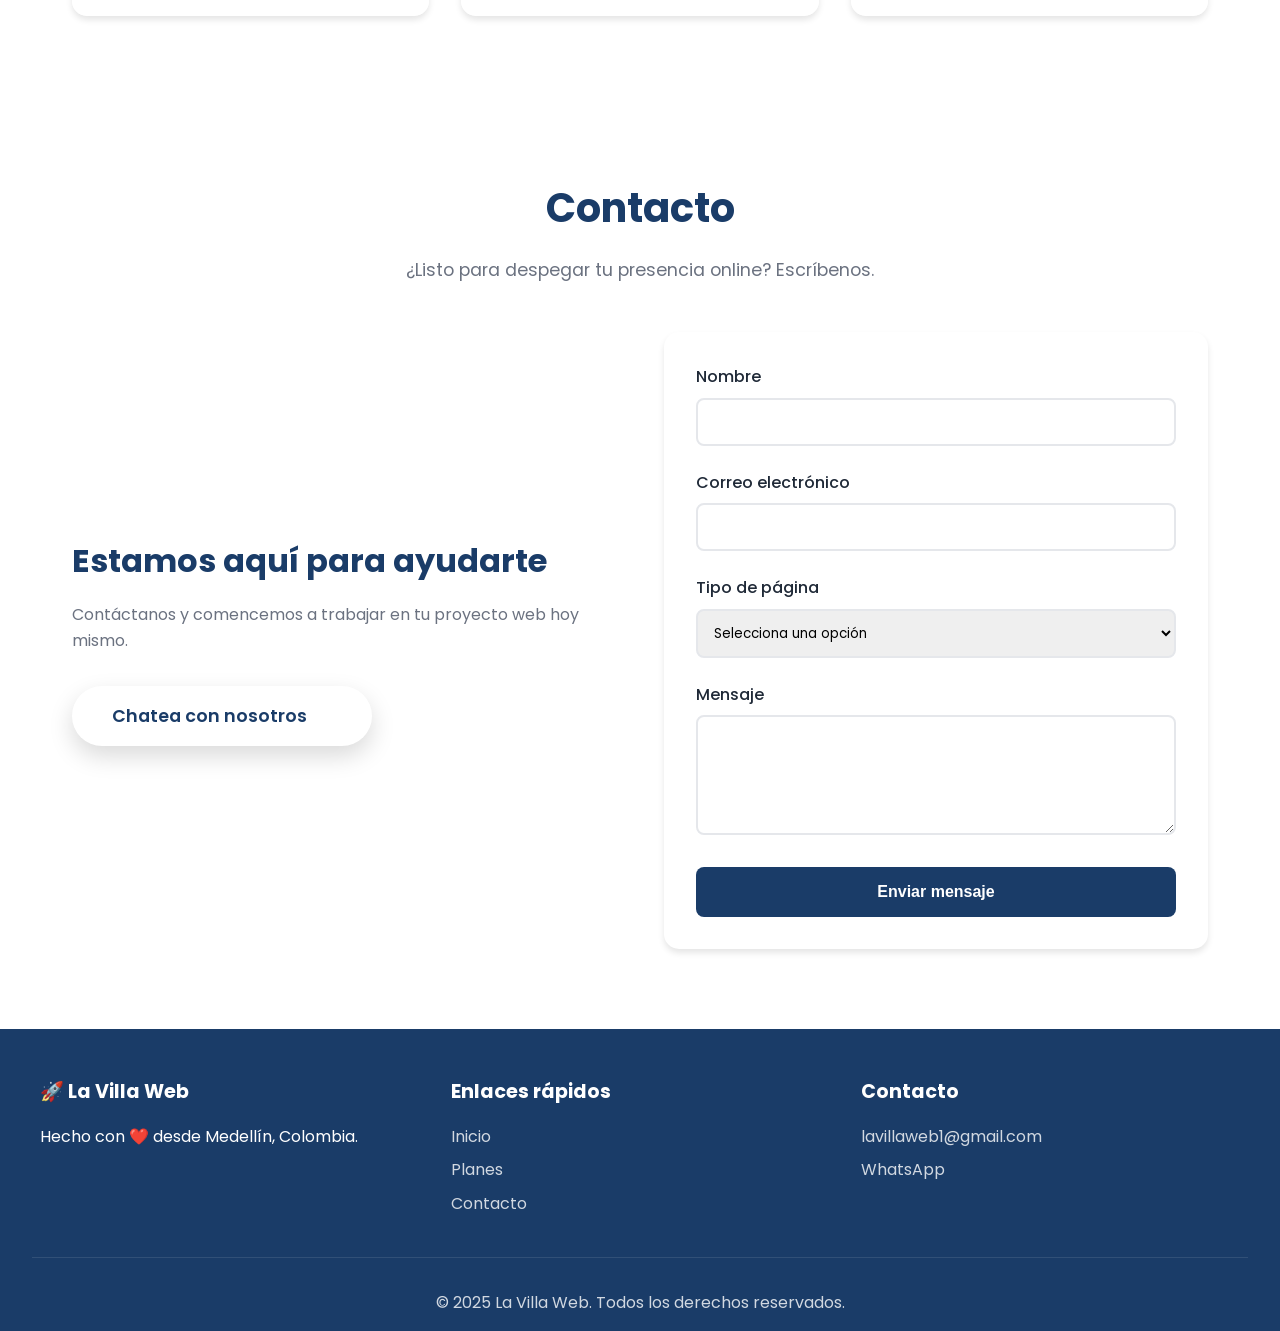
==== commit 1ebe9f25: "Organizacion Organizamos la ubicacion de las demo ejemplo de las paginas" ====
--- a/index.html
+++ b/index.html
@@ -4,6 +4,7 @@
     <meta charset="UTF-8">
     <meta name="viewport" content="width=device-width, initial-scale=1.0">
     <title>La Villa Web - Páginas web listas para despegar 🚀</title>
+    <link rel="icon" type="image/png" href="img/logo.png">
     <link rel="preconnect" href="https://fonts.googleapis.com">
     <link rel="preconnect" href="https://fonts.gstatic.com" crossorigin>
     <link href="https://fonts.googleapis.com/css2?family=Poppins:wght@300;400;500;600;700&display=swap" rel="stylesheet">
@@ -49,8 +50,8 @@
         <div class="planes-grid">
             <div class="plan-card">
                 <h3 class="plan-title">Landing Básica</h3>
-                <div class="plan-price">USD $180</div>
-                <p class="plan-description">Incluye dominio + hosting 1 año</p>
+                <div class="plan-price">USD $150</div>
+                <p class="plan-description">0hosting 1 año</p>
                 <ul class="plan-features">
                     <li>1 página responsive completa</li>
                     <li>Sección de inicio y contacto</li>
@@ -65,8 +66,8 @@
             <div class="plan-card featured">
                 <span class="plan-badge">Más Popular</span>
                 <h3 class="plan-title">Web Pyme</h3>
-                <div class="plan-price">USD $400</div>
-                <p class="plan-description">Incluye dominio + hosting 1 año</p>
+                <div class="plan-price">USD $300</div>
+                <p class="plan-description">hosting 1 año</p>
                 <ul class="plan-features">
                     <li>3-5 páginas completas</li>
                     <li>Inicio, servicios, sobre nosotros, contacto</li>
@@ -132,7 +133,7 @@
                 <div class="portfolio-info">
                     <h3>Tienda Demo - Café Aroma</h3>
                     <p>Landing básica para tienda de café. Ejemplo del Plan Básico USD $180</p>
-                    <a href="cafearoma.html" target="_blank" class="portfolio-link">Ver sitio completo →</a>
+                    <a href="Portafolio/cafearoma.html" target="_blank" class="portfolio-link">Ver sitio completo →</a>
                 </div>
             </div>
 
@@ -141,7 +142,7 @@
                 <div class="portfolio-info">
                     <h3>Consultorio Médico</h3>
                     <p>Web Pyme con múltiples páginas. Ejemplo del Plan Profesional USD $400</p>
-                    <a href="Dr.salud.html" target="_blank" class="portfolio-link">Ver sitio completo →</a>
+                    <a href="Portafolio/Dr.salud.html" target="_blank" class="portfolio-link">Ver sitio completo →</a>
                 </div>
             </div>
 
@@ -167,33 +168,35 @@
                 <a href="https://wa.me/573013203396" class="cta-button" target="_blank" style="max-width: 300px;">Chatea con nosotros</a>
             </div>
 
-            <form class="contacto-form"  action="https://formspree.io/f/mpwowrvo" method="POST">
+            <form class="contacto-form" action="https://formspree.io/f/mpwowrvo" method="POST">
                 <div class="form-group">
                     <label for="nombre">Nombre</label>
-                    <input type="text" id="nombre" required>
+                    <input type="text" id="nombre" name="nombre" required>
                 </div>
 
                 <div class="form-group">
                     <label for="correo">Correo electrónico</label>
-                    <input type="email" id="correo" required>
+                    <input type="email" id="correo" name="correo" required>
                 </div>
 
                 <div class="form-group">
                     <label for="tipo">Tipo de página</label>
-                    <select id="tipo" required>
+                    <select id="tipo" name="tipo" required>
                         <option value="">Selecciona una opción</option>
-                        <option value="basico">Landing Básica</option>
-                        <option value="profesional">Web Pyme</option>
-                        <option value="premium">Plan Premium</option>
+                        <option value="Landing Básica">Landing Básica</option>
+                        <option value="Web Pyme">Web Pyme</option>
+                        <option value="Plan Premium">Plan Premium</option>
                     </select>
                 </div>
 
                 <div class="form-group">
                     <label for="mensaje">Mensaje</label>
-                    <textarea id="mensaje" required></textarea>
-                </div>
-                
-                <input type="hidden" name="_next" value="https://tudominio.com/gracias.html">
+                    <textarea id="mensaje" name="mensaje" required></textarea>
+                </div>
+
+                <!-- Redirección después del envío -->
+                <input type="hidden" name="_next" value="https://lavillaweb.github.io/gracias.html">
+                <input type="hidden" name="_subject" value="Nuevo mensaje desde el formulario de La Villa Web">
 
                 <button type="submit" class="submit-button">Enviar mensaje</button>
             </form>
